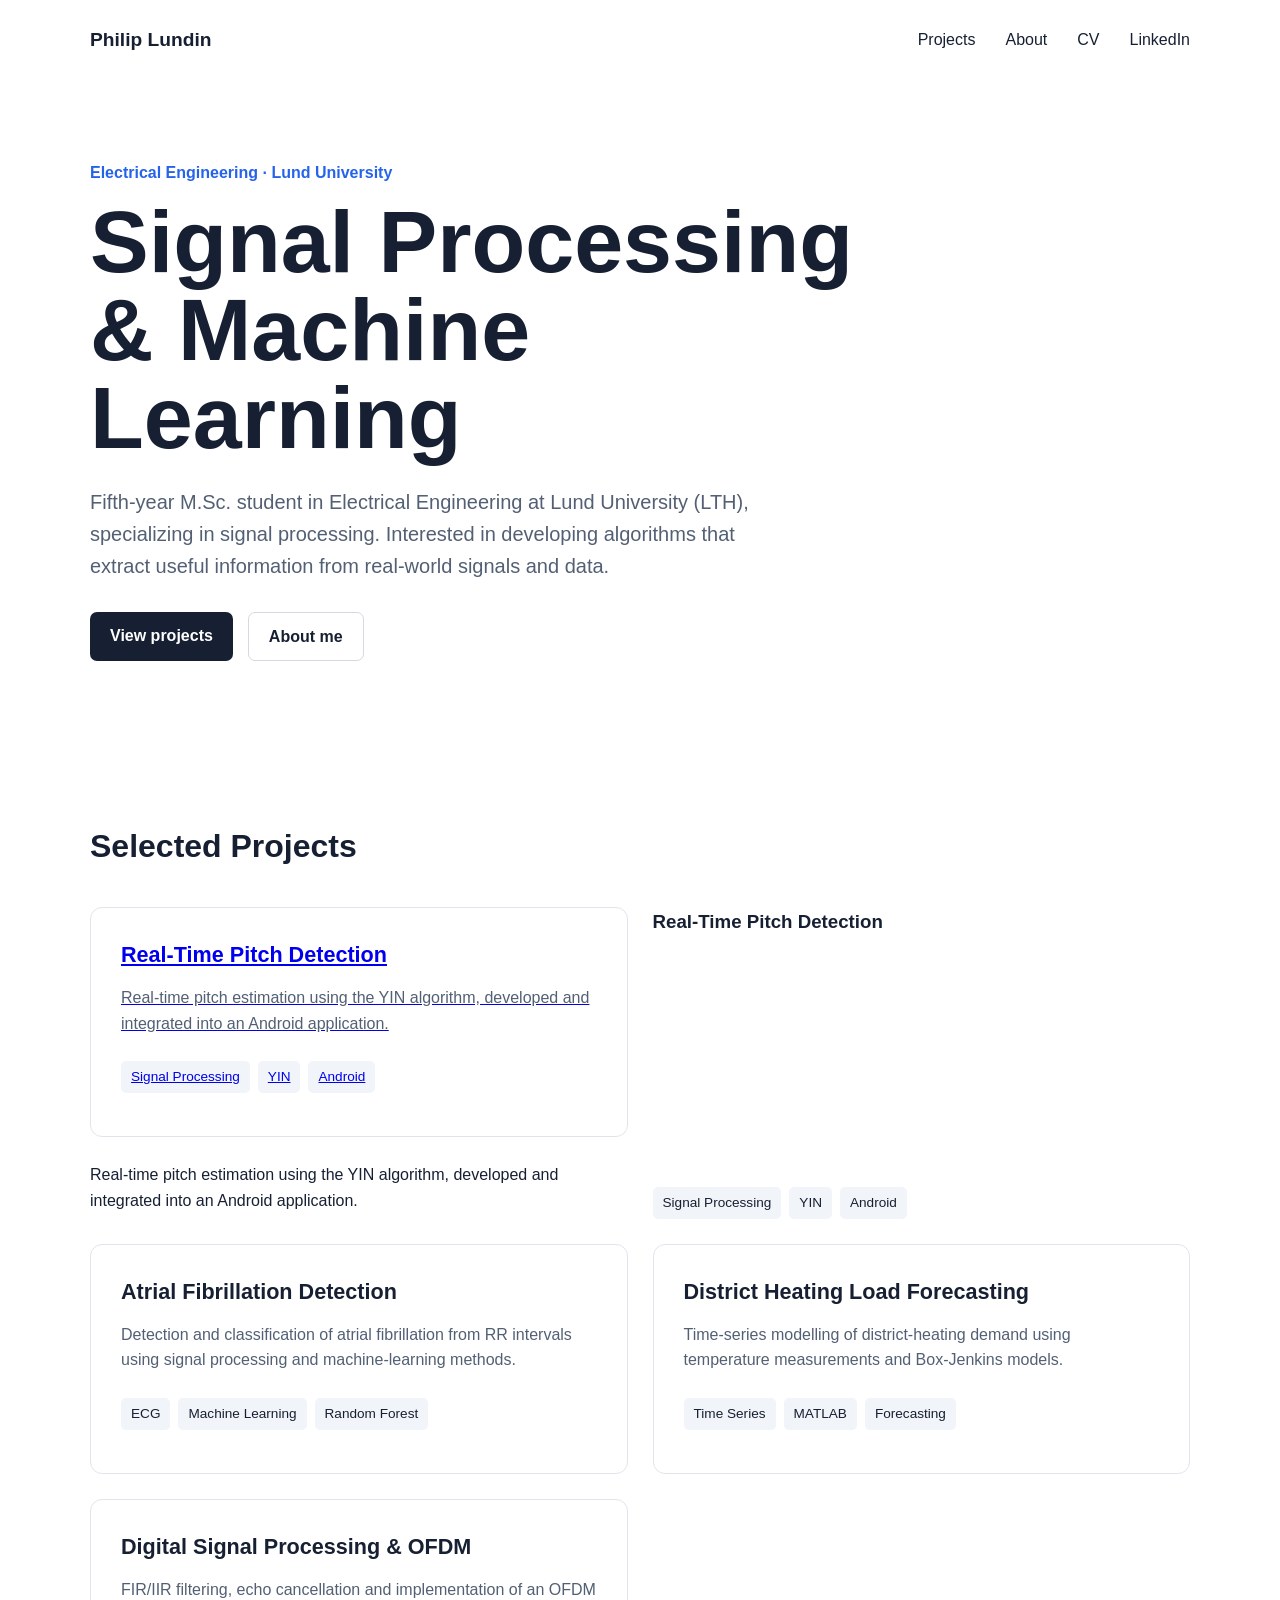
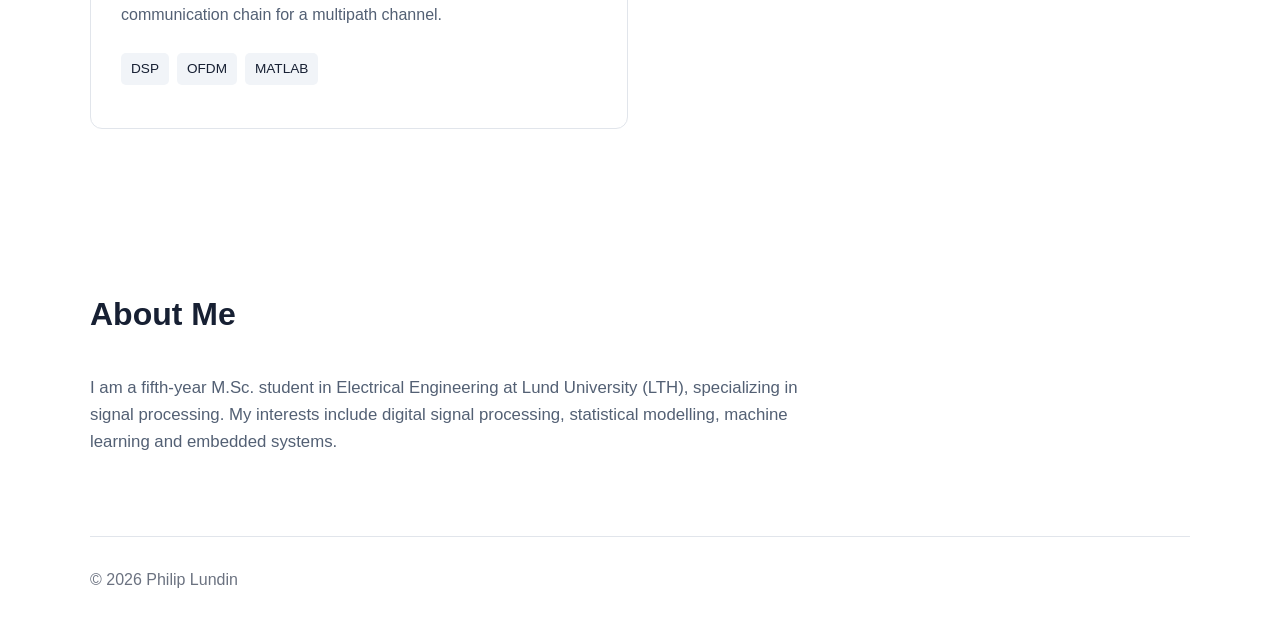
==== index.html @ e1875d4a "Update index.html" ====
<!DOCTYPE html>
<html lang="en">

<head>
    <meta charset="UTF-8">
    <meta name="viewport" content="width=device-width, initial-scale=1.0">

    <title>Philip Lundin | Signal Processing Engineer</title>

    <meta name="description"
          content="Philip Lundin - Electrical Engineering M.Sc. student specializing in signal processing, machine learning and embedded systems.">

    <link rel="stylesheet" href="style.css">
</head>

<body>

<div class="container">

    <nav>
        <div class="logo">Philip Lundin</div>

        <div class="nav-links">
            <a href="#projects">Projects</a>
            <a href="#about">About</a>
            <a href="Philip_Lundin_CV.pdf" target="_blank">CV</a>
            <a href="https://www.linkedin.com/in/philip-lundin-190a9a296/?lipi=urn%3Ali%3Apage%3Ad_flagship3_profile_view_base_contact_details%3BTCKzajCoT1W1cYegowCtUA%3D%3D" target="_blank">LinkedIn</a>
        </div>
    </nav>


    <main>

        <section class="hero">

            <p class="hero-label">
                Electrical Engineering · Lund University
            </p>

            <h1>
                Signal Processing & Machine Learning
            </h1>

            <p class="hero-description">
                Fifth-year M.Sc. student in Electrical Engineering at Lund
                University (LTH), specializing in signal processing.
                Interested in developing algorithms that extract useful
                information from real-world signals and data.
            </p>

            <div class="hero-links">
                <a href="#projects" class="button">
                    View projects
                </a>

                <a href="#about" class="button button-secondary">
                    About me
                </a>
            </div>

        </section>


        <section id="projects">

            <h2 class="section-title">Selected Projects</h2>

            <div class="project-grid">

                <a href="projects/pitch-detection.html" class="project-link">
    <article class="project-card">

        <h3>Real-Time Pitch Detection</h3>

        <p>
            Real-time pitch estimation using the YIN algorithm,
            developed and integrated into an Android application.
        </p>

        <div class="tags">
            <span class="tag">Signal Processing</span>
            <span class="tag">YIN</span>
            <span class="tag">Android</span>
        </div>

    </article>
</a>
                    <h3>Real-Time Pitch Detection</h3>

                    <p>
                        Real-time pitch estimation using the YIN algorithm,
                        developed and integrated into an Android application.
                    </p>

                    <div class="tags">
                        <span class="tag">Signal Processing</span>
                        <span class="tag">YIN</span>
                        <span class="tag">Android</span>
                    </div>
                </article>


                <article class="project-card">
                    <h3>Atrial Fibrillation Detection</h3>

                    <p>
                        Detection and classification of atrial fibrillation
                        from RR intervals using signal processing and
                        machine-learning methods.
                    </p>

                    <div class="tags">
                        <span class="tag">ECG</span>
                        <span class="tag">Machine Learning</span>
                        <span class="tag">Random Forest</span>
                    </div>
                </article>


                <article class="project-card">
                    <h3>District Heating Load Forecasting</h3>

                    <p>
                        Time-series modelling of district-heating demand using
                        temperature measurements and Box-Jenkins models.
                    </p>

                    <div class="tags">
                        <span class="tag">Time Series</span>
                        <span class="tag">MATLAB</span>
                        <span class="tag">Forecasting</span>
                    </div>
                </article>


                <article class="project-card">
                    <h3>Digital Signal Processing & OFDM</h3>

                    <p>
                        FIR/IIR filtering, echo cancellation and implementation
                        of an OFDM communication chain for a multipath channel.
                    </p>

                    <div class="tags">
                        <span class="tag">DSP</span>
                        <span class="tag">OFDM</span>
                        <span class="tag">MATLAB</span>
                    </div>
                </article>

            </div>

        </section>


        <section id="about">

            <h2 class="section-title">About Me</h2>

            <p class="about-text">
                I am a fifth-year M.Sc. student in Electrical Engineering at
                Lund University (LTH), specializing in signal processing.
                My interests include digital signal processing, statistical
                modelling, machine learning and embedded systems.
            </p>

        </section>

    </main>


    <footer>
        <p>© 2026 Philip Lundin</p>
    </footer>

</div>

</body>
</html>
---- style.css ----
* {
    margin: 0;
    padding: 0;
    box-sizing: border-box;
}

html {
    scroll-behavior: smooth;
}

body {
    font-family: Arial, Helvetica, sans-serif;
    background: #ffffff;
    color: #172033;
    line-height: 1.6;
}

.container {
    width: min(1100px, 90%);
    margin: 0 auto;
}

/* Navigation */

nav {
    height: 80px;
    display: flex;
    align-items: center;
    justify-content: space-between;
}

.logo {
    font-size: 1.2rem;
    font-weight: 700;
}

.nav-links {
    display: flex;
    gap: 30px;
}

.nav-links a {
    text-decoration: none;
    color: #172033;
    font-weight: 500;
}

.nav-links a:hover {
    color: #2563eb;
}

/* Hero */

.hero {
    min-height: 70vh;
    display: flex;
    flex-direction: column;
    justify-content: center;
    max-width: 800px;
}

.hero-label {
    color: #2563eb;
    font-weight: 600;
    margin-bottom: 12px;
}

.hero h1 {
    font-size: clamp(3rem, 7vw, 5.5rem);
    line-height: 1;
    margin-bottom: 24px;
}

.hero-description {
    font-size: 1.25rem;
    color: #536074;
    max-width: 700px;
}

.hero-links {
    display: flex;
    gap: 15px;
    margin-top: 30px;
}

.button {
    display: inline-block;
    padding: 11px 20px;
    border-radius: 7px;
    text-decoration: none;
    font-weight: 600;
    background: #172033;
    color: white;
}

.button-secondary {
    background: white;
    color: #172033;
    border: 1px solid #d5d9e0;
}

/* Sections */

section {
    padding: 80px 0;
}

.section-title {
    font-size: 2rem;
    margin-bottom: 35px;
}

/* Projects */

.project-grid {
    display: grid;
    grid-template-columns: repeat(2, 1fr);
    gap: 25px;
}

.project-card {
    border: 1px solid #e1e5eb;
    border-radius: 12px;
    padding: 30px;
    min-height: 230px;
    transition: transform 0.2s ease, box-shadow 0.2s ease;
}

.project-card:hover {
    transform: translateY(-4px);
    box-shadow: 0 10px 30px rgba(0, 0, 0, 0.08);
}

.project-card h3 {
    font-size: 1.35rem;
    margin-bottom: 12px;
}

.project-card p {
    color: #536074;
}

.tags {
    margin-top: 25px;
    display: flex;
    flex-wrap: wrap;
    gap: 8px;
}

.tag {
    background: #f1f4f8;
    padding: 5px 10px;
    border-radius: 5px;
    font-size: 0.85rem;
}

/* About */

.about-text {
    max-width: 750px;
    color: #536074;
    font-size: 1.05rem;
}

/* Footer */

footer {
    border-top: 1px solid #e1e5eb;
    padding: 30px 0;
    color: #6b7280;
}

/* Mobile */

@media (max-width: 700px) {
    .project-grid {
        grid-template-columns: 1fr;
    }

    .nav-links {
        gap: 15px;
    }

    .hero {
        min-height: 65vh;
    }
}
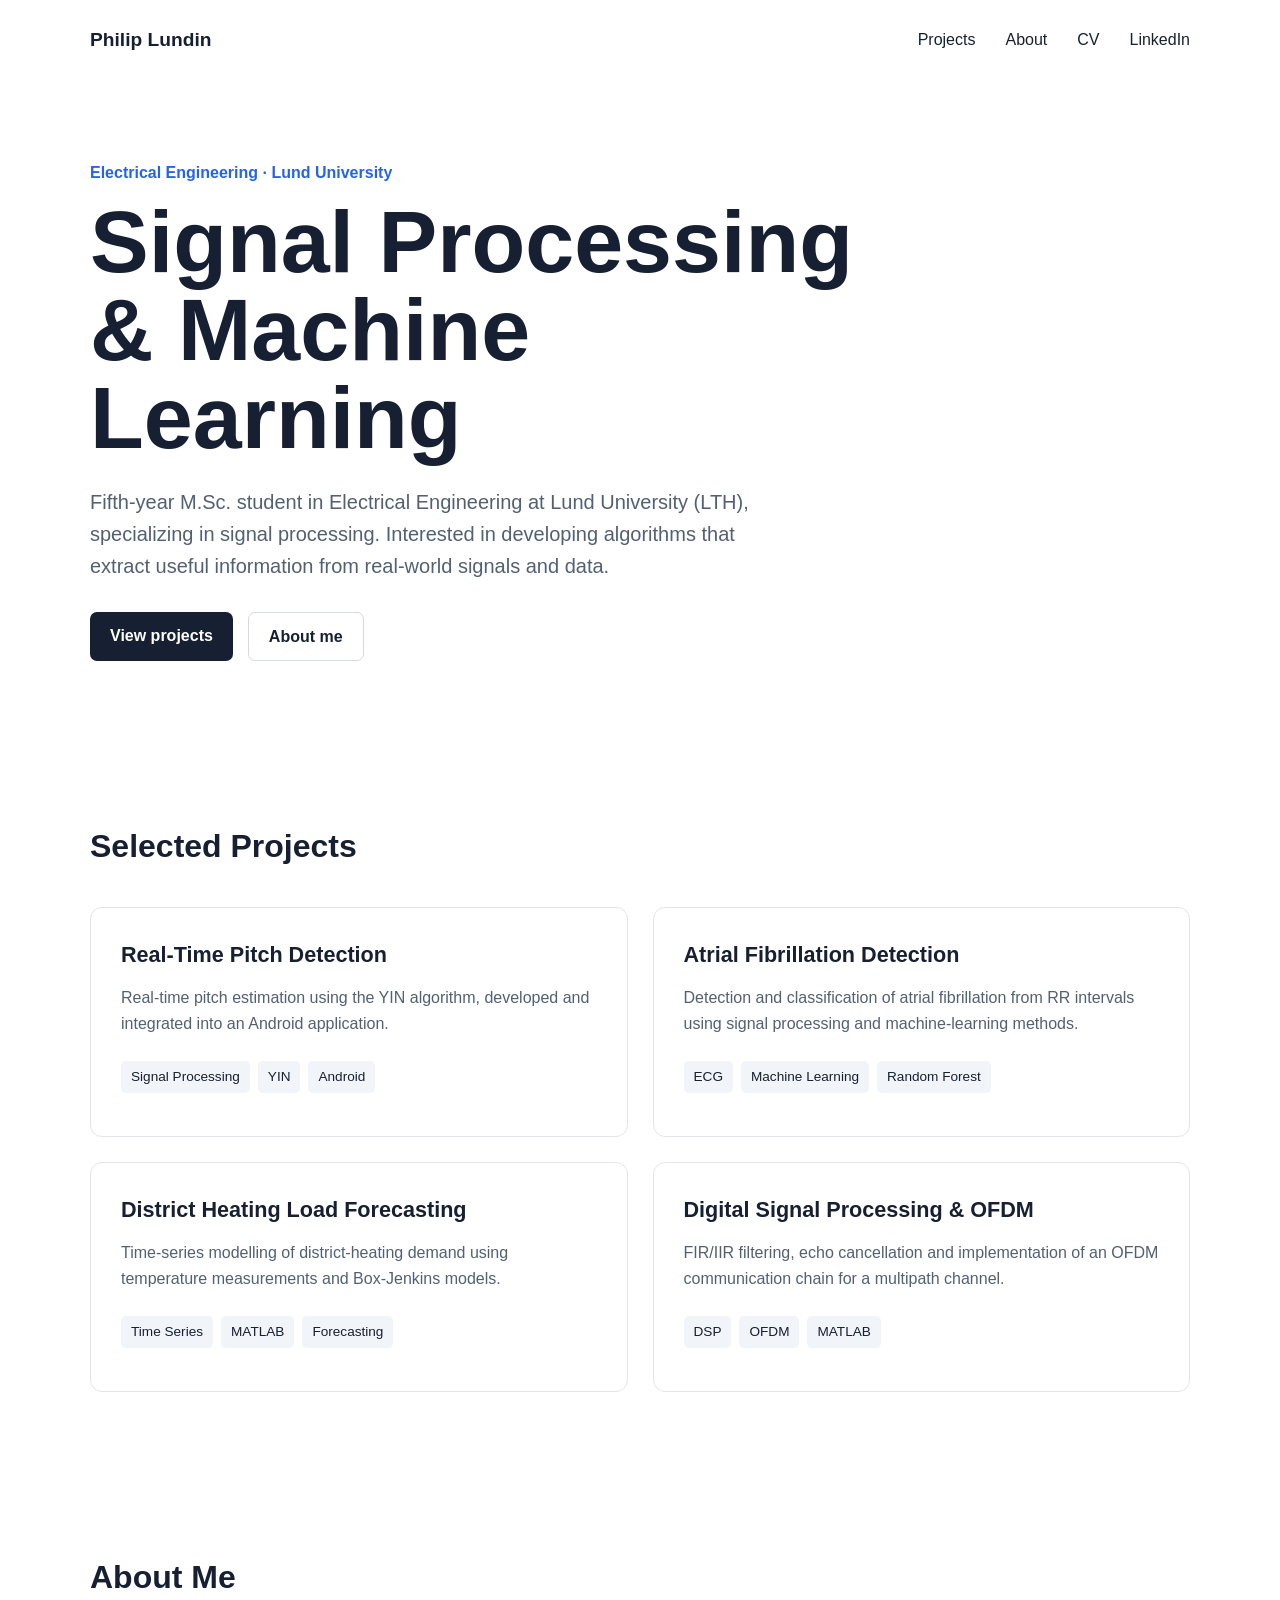
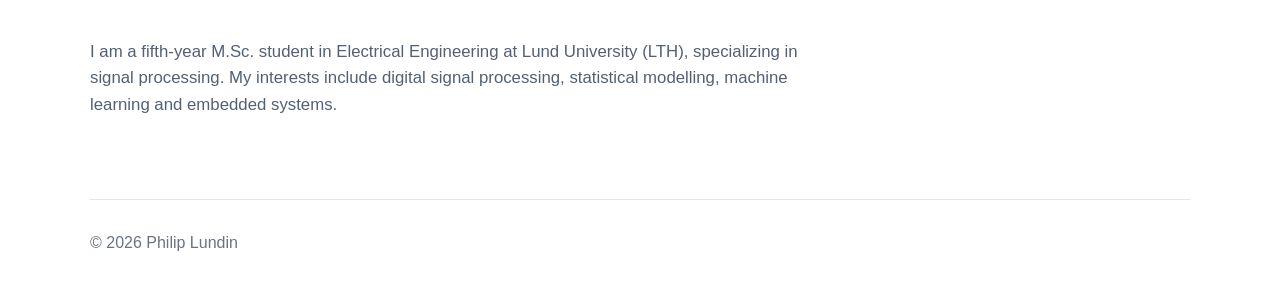
==== commit 614bf717: "Update index.html" ====
--- a/index.html
+++ b/index.html
@@ -17,6 +17,7 @@
 
 <div class="container">
 
+    <!-- Navigation -->
     <nav>
         <div class="logo">Philip Lundin</div>
 
@@ -24,13 +25,14 @@
             <a href="#projects">Projects</a>
             <a href="#about">About</a>
             <a href="Philip_Lundin_CV.pdf" target="_blank">CV</a>
-            <a href="https://www.linkedin.com/in/philip-lundin-190a9a296/?lipi=urn%3Ali%3Apage%3Ad_flagship3_profile_view_base_contact_details%3BTCKzajCoT1W1cYegowCtUA%3D%3D" target="_blank">LinkedIn</a>
+            <a href="https://www.linkedin.com/in/philip-lundin-190a9a296/" target="_blank">LinkedIn</a>
         </div>
     </nav>
 
 
     <main>
 
+        <!-- Hero Section -->
         <section class="hero">
 
             <p class="hero-label">
@@ -49,6 +51,7 @@
             </p>
 
             <div class="hero-links">
+
                 <a href="#projects" class="button">
                     View projects
                 </a>
@@ -56,51 +59,45 @@
                 <a href="#about" class="button button-secondary">
                     About me
                 </a>
+
             </div>
 
         </section>
 
 
+        <!-- Projects Section -->
         <section id="projects">
 
             <h2 class="section-title">Selected Projects</h2>
 
             <div class="project-grid">
 
+                <!-- Pitch Detection -->
                 <a href="projects/pitch-detection.html" class="project-link">
-    <article class="project-card">
 
-        <h3>Real-Time Pitch Detection</h3>
+                    <article class="project-card">
 
-        <p>
-            Real-time pitch estimation using the YIN algorithm,
-            developed and integrated into an Android application.
-        </p>
+                        <h3>Real-Time Pitch Detection</h3>
 
-        <div class="tags">
-            <span class="tag">Signal Processing</span>
-            <span class="tag">YIN</span>
-            <span class="tag">Android</span>
-        </div>
+                        <p>
+                            Real-time pitch estimation using the YIN algorithm,
+                            developed and integrated into an Android application.
+                        </p>
 
-    </article>
-</a>
-                    <h3>Real-Time Pitch Detection</h3>
+                        <div class="tags">
+                            <span class="tag">Signal Processing</span>
+                            <span class="tag">YIN</span>
+                            <span class="tag">Android</span>
+                        </div>
 
-                    <p>
-                        Real-time pitch estimation using the YIN algorithm,
-                        developed and integrated into an Android application.
-                    </p>
+                    </article>
 
-                    <div class="tags">
-                        <span class="tag">Signal Processing</span>
-                        <span class="tag">YIN</span>
-                        <span class="tag">Android</span>
-                    </div>
-                </article>
+                </a>
 
 
+                <!-- Atrial Fibrillation -->
                 <article class="project-card">
+
                     <h3>Atrial Fibrillation Detection</h3>
 
                     <p>
@@ -114,10 +111,13 @@
                         <span class="tag">Machine Learning</span>
                         <span class="tag">Random Forest</span>
                     </div>
+
                 </article>
 
 
+                <!-- District Heating -->
                 <article class="project-card">
+
                     <h3>District Heating Load Forecasting</h3>
 
                     <p>
@@ -130,10 +130,13 @@
                         <span class="tag">MATLAB</span>
                         <span class="tag">Forecasting</span>
                     </div>
+
                 </article>
 
 
+                <!-- DSP & OFDM -->
                 <article class="project-card">
+
                     <h3>Digital Signal Processing & OFDM</h3>
 
                     <p>
@@ -146,6 +149,7 @@
                         <span class="tag">OFDM</span>
                         <span class="tag">MATLAB</span>
                     </div>
+
                 </article>
 
             </div>
@@ -153,6 +157,7 @@
         </section>
 
 
+        <!-- About Section -->
         <section id="about">
 
             <h2 class="section-title">About Me</h2>
@@ -169,6 +174,7 @@
     </main>
 
 
+    <!-- Footer -->
     <footer>
         <p>© 2026 Philip Lundin</p>
     </footer>
@@ -176,4 +182,5 @@
 </div>
 
 </body>
+
 </html>
--- a/style.css
+++ b/style.css
@@ -185,3 +185,8 @@
         min-height: 65vh;
     }
 }
+.project-link {
+    text-decoration: none;
+    color: inherit;
+    display: block;
+}
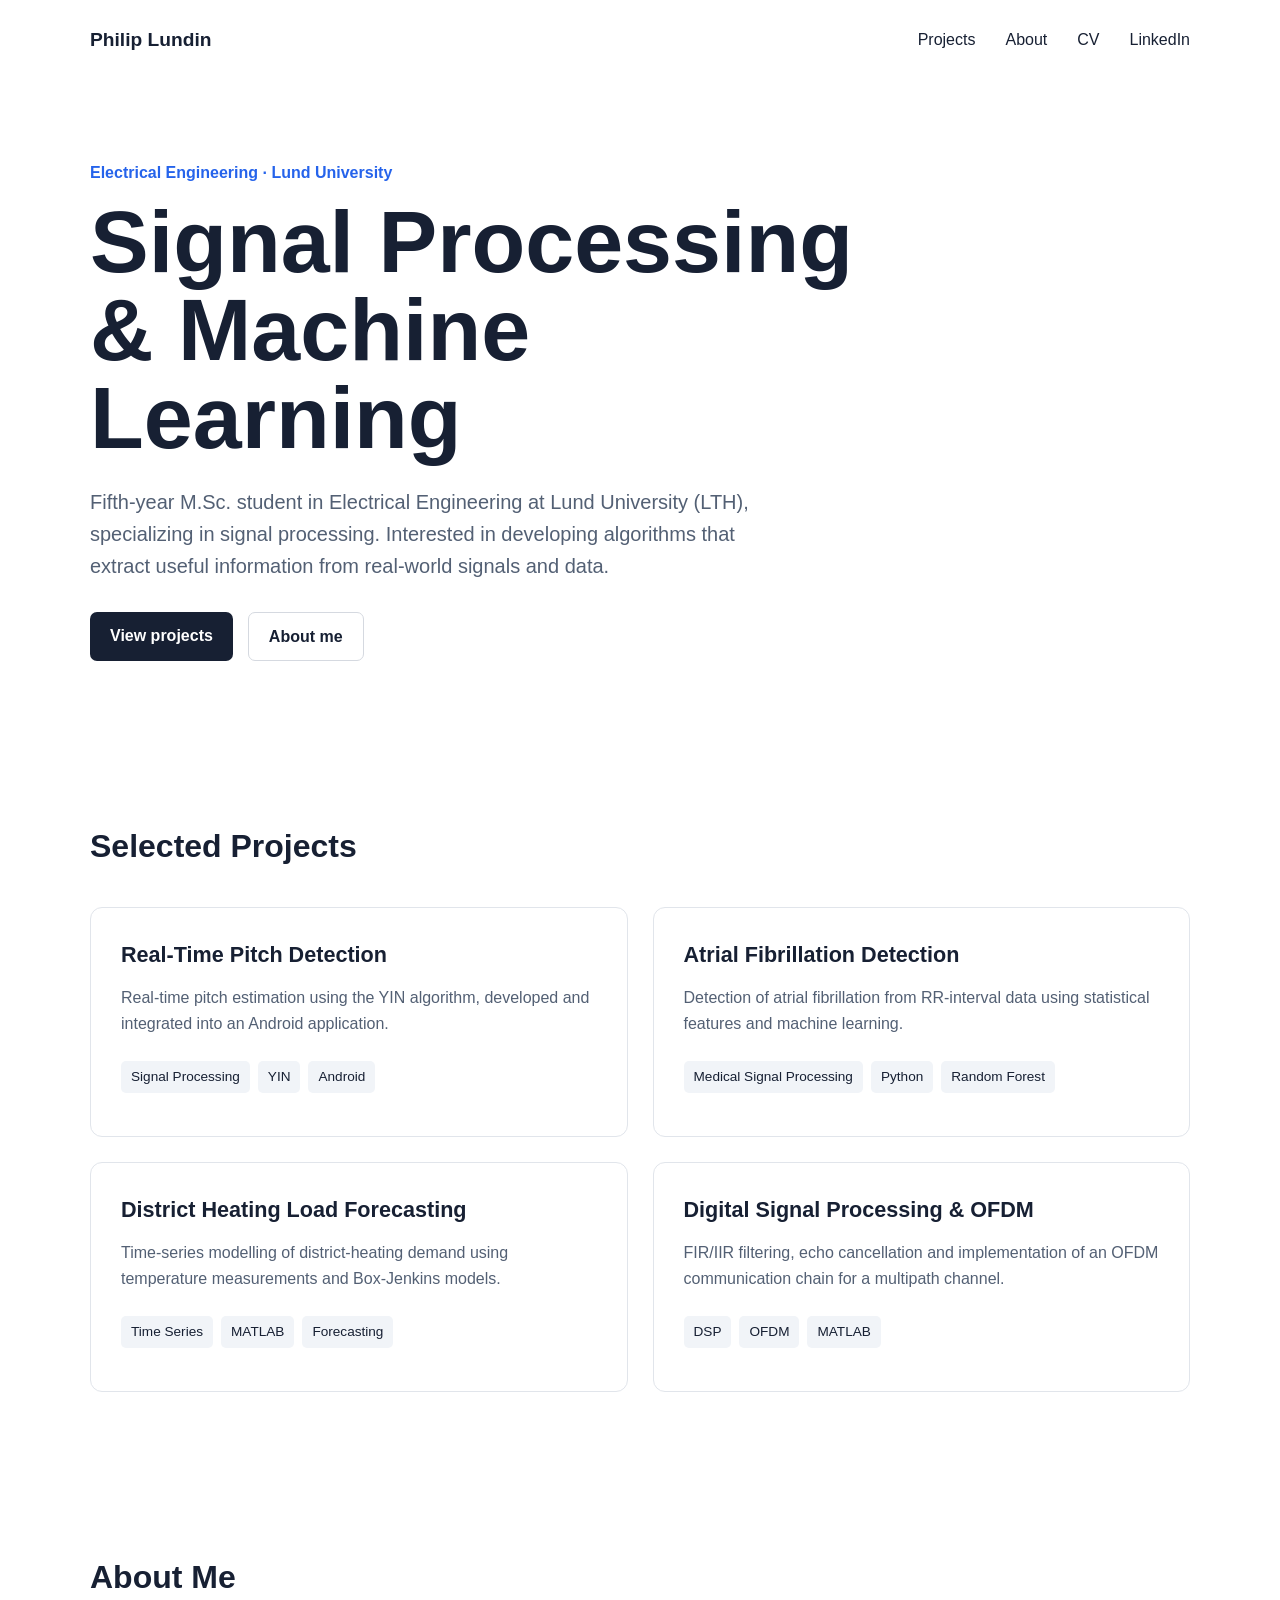
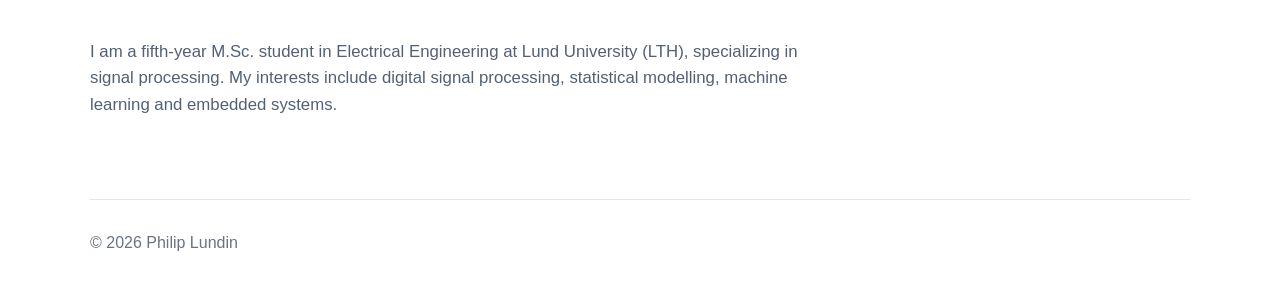
==== commit ec43061a: "Update index.html" ====
--- a/index.html
+++ b/index.html
@@ -96,24 +96,23 @@
 
 
                 <!-- Atrial Fibrillation -->
-                <article class="project-card">
+                <a href="projects/af-detection.html" class="project-link">
 
-                    <h3>Atrial Fibrillation Detection</h3>
+    <article class="project-card">
+        <h3>Atrial Fibrillation Detection</h3>
+        <p>
+            Detection of atrial fibrillation from RR-interval data using
+            statistical features and machine learning.
+        </p>
 
-                    <p>
-                        Detection and classification of atrial fibrillation
-                        from RR intervals using signal processing and
-                        machine-learning methods.
-                    </p>
+        <div class="tags">
+            <span class="tag">Medical Signal Processing</span>
+            <span class="tag">Python</span>
+            <span class="tag">Random Forest</span>
+        </div>
+    </article>
 
-                    <div class="tags">
-                        <span class="tag">ECG</span>
-                        <span class="tag">Machine Learning</span>
-                        <span class="tag">Random Forest</span>
-                    </div>
-
-                </article>
-
+</a>
 
                 <!-- District Heating -->
                 <article class="project-card">
--- a/style.css
+++ b/style.css
@@ -190,3 +190,407 @@
     color: inherit;
     display: block;
 }
+/* =========================
+   PROJECT PAGES
+   ========================= */
+
+.logo a {
+    text-decoration: none;
+    color: inherit;
+}
+
+.project-page {
+    max-width: 900px;
+    margin: 0 auto;
+}
+
+.back-link {
+    display: inline-block;
+    margin-top: 60px;
+    color: #536074;
+    text-decoration: none;
+    font-weight: 500;
+}
+
+.back-link:hover {
+    color: #2563eb;
+}
+
+
+/* Project Hero */
+
+.project-hero {
+    padding: 80px 0 100px;
+}
+
+.project-hero h1 {
+    font-size: clamp(3rem, 7vw, 5rem);
+    line-height: 1.05;
+    margin: 12px 0 25px;
+}
+
+.project-lead {
+    font-size: 1.3rem;
+    color: #536074;
+    max-width: 750px;
+}
+
+.project-tags {
+    margin-top: 30px;
+}
+
+
+/* Main project sections */
+
+.project-section {
+    padding: 75px 0;
+    border-top: 1px solid #e1e5eb;
+}
+
+.project-section h2 {
+    font-size: 2rem;
+    margin-bottom: 25px;
+}
+
+.project-section > p {
+    max-width: 760px;
+    color: #536074;
+    font-size: 1.05rem;
+    margin-bottom: 18px;
+}
+
+.section-number {
+    color: #2563eb !important;
+    font-weight: 700;
+    font-size: 0.9rem !important;
+    margin-bottom: 8px !important;
+}
+
+.subheading {
+    font-size: 1.25rem;
+    margin-top: 45px;
+    margin-bottom: 15px;
+}
+
+
+/* Overview facts */
+
+.project-facts {
+    display: grid;
+    grid-template-columns: repeat(4, 1fr);
+    gap: 20px;
+    margin-top: 45px;
+}
+
+.project-facts > div {
+    border-top: 2px solid #172033;
+    padding-top: 12px;
+}
+
+.fact-label {
+    display: block;
+    color: #6b7280;
+    font-size: 0.8rem;
+    margin-bottom: 5px;
+}
+
+
+/* Highlight */
+
+.highlight-box {
+    margin-top: 40px;
+    background: #f6f8fb;
+    border-left: 4px solid #2563eb;
+    padding: 25px 30px;
+}
+
+.highlight-box span {
+    display: block;
+    color: #2563eb;
+    font-size: 0.85rem;
+    font-weight: 700;
+    text-transform: uppercase;
+    margin-bottom: 7px;
+}
+
+
+/* Method */
+
+.method-grid {
+    display: grid;
+    grid-template-columns: repeat(3, 1fr);
+    gap: 20px;
+    margin: 40px 0;
+}
+
+.method-card {
+    border: 1px solid #e1e5eb;
+    border-radius: 10px;
+    padding: 25px;
+}
+
+.method-card > span {
+    color: #2563eb;
+    font-weight: 700;
+}
+
+.method-card h3 {
+    margin: 10px 0;
+}
+
+.method-card p {
+    color: #536074;
+    font-size: 0.95rem;
+}
+
+
+/* Equation */
+
+.equation {
+    margin: 30px 0;
+    padding: 22px;
+    background: #172033;
+    color: white;
+    border-radius: 8px;
+    font-family: "Courier New", monospace;
+    text-align: center;
+    font-size: 1.05rem;
+}
+
+
+/* Parameters */
+
+.parameter-grid {
+    display: grid;
+    grid-template-columns: repeat(4, 1fr);
+    gap: 15px;
+    margin: 40px 0;
+}
+
+.parameter {
+    background: #f6f8fb;
+    border-radius: 8px;
+    padding: 25px 15px;
+    text-align: center;
+}
+
+.parameter strong {
+    display: block;
+    font-size: 1.5rem;
+    margin-bottom: 5px;
+}
+
+.parameter span {
+    color: #6b7280;
+    font-size: 0.85rem;
+}
+
+
+/* Code */
+
+.code-block {
+    margin: 40px 0;
+    background: #111827;
+    border-radius: 10px;
+    overflow-x: auto;
+}
+
+.code-block pre {
+    padding: 25px;
+    margin: 0;
+}
+
+.code-block code {
+    color: #f3f4f6;
+    font-family: "Courier New", monospace;
+    font-size: 0.9rem;
+    line-height: 1.7;
+}
+
+
+/* Results table */
+
+.results-table-wrapper {
+    overflow-x: auto;
+    margin: 30px 0;
+}
+
+.results-table {
+    width: 100%;
+    border-collapse: collapse;
+}
+
+.results-table th,
+.results-table td {
+    text-align: left;
+    padding: 14px;
+    border-bottom: 1px solid #e1e5eb;
+}
+
+.results-table th {
+    background: #f6f8fb;
+}
+
+
+/* Bottom navigation */
+
+.project-bottom-nav {
+    padding: 50px 0 80px;
+    border-top: 1px solid #e1e5eb;
+}
+
+.project-bottom-nav a {
+    text-decoration: none;
+    color: #172033;
+    font-weight: 600;
+}
+
+.project-bottom-nav a:hover {
+    color: #2563eb;
+}
+
+
+/* Mobile project pages */
+
+@media (max-width: 700px) {
+
+    .project-facts,
+    .parameter-grid {
+        grid-template-columns: repeat(2, 1fr);
+    }
+
+    .method-grid {
+        grid-template-columns: 1fr;
+    }
+
+    .project-hero {
+        padding: 60px 0 70px;
+    }
+}
+/* Project images */
+
+.project-hero-image {
+    margin: 45px 0 0;
+}
+
+.project-hero-image img {
+    display: block;
+    width: 100%;
+    max-height: 650px;
+    object-fit: contain;
+    background: #f6f8fb;
+    border: 1px solid #e1e5eb;
+    border-radius: 12px;
+    padding: 20px;
+}
+
+.project-figure {
+    margin: 40px 0;
+}
+
+.project-figure img {
+    display: block;
+    width: 100%;
+    max-height: 600px;
+    object-fit: contain;
+    background: #f6f8fb;
+    border: 1px solid #e1e5eb;
+    border-radius: 10px;
+    padding: 20px;
+}
+
+.project-figure figcaption {
+    margin-top: 12px;
+    color: #6b7280;
+    font-size: 0.9rem;
+    line-height: 1.5;
+}
+
+.gameplay-figure img {
+    max-height: 700px;
+}
+/* AF Detection Project */
+
+.af-pipeline {
+    display: flex;
+    align-items: stretch;
+    gap: 12px;
+    margin: 45px 0;
+}
+
+.pipeline-step {
+    flex: 1;
+    background: #f6f8fb;
+    border: 1px solid #e1e5eb;
+    border-radius: 10px;
+    padding: 22px;
+}
+
+.pipeline-step > span {
+    display: block;
+    color: #2563eb;
+    font-size: 0.8rem;
+    font-weight: 700;
+    margin-bottom: 12px;
+}
+
+.pipeline-step strong {
+    display: block;
+    margin-bottom: 8px;
+}
+
+.pipeline-step p {
+    color: #6b7280;
+    font-size: 0.9rem;
+    line-height: 1.5;
+}
+
+.pipeline-arrow {
+    display: flex;
+    align-items: center;
+    justify-content: center;
+    color: #9ca3af;
+    font-size: 1.4rem;
+}
+
+.af-result-highlight {
+    display: grid;
+    grid-template-columns: repeat(4, 1fr);
+    gap: 15px;
+    margin: 35px 0;
+}
+
+.af-result-highlight > div {
+    background: #f6f8fb;
+    border-radius: 10px;
+    padding: 25px 15px;
+    text-align: center;
+}
+
+.af-result-highlight strong {
+    display: block;
+    font-size: 1.8rem;
+    margin-bottom: 6px;
+    color: #172033;
+}
+
+.af-result-highlight span {
+    color: #6b7280;
+    font-size: 0.85rem;
+}
+
+@media (max-width: 800px) {
+
+    .af-pipeline {
+        flex-direction: column;
+    }
+
+    .pipeline-arrow {
+        transform: rotate(90deg);
+        padding: 2px;
+    }
+
+    .af-result-highlight {
+        grid-template-columns: repeat(2, 1fr);
+    }
+}
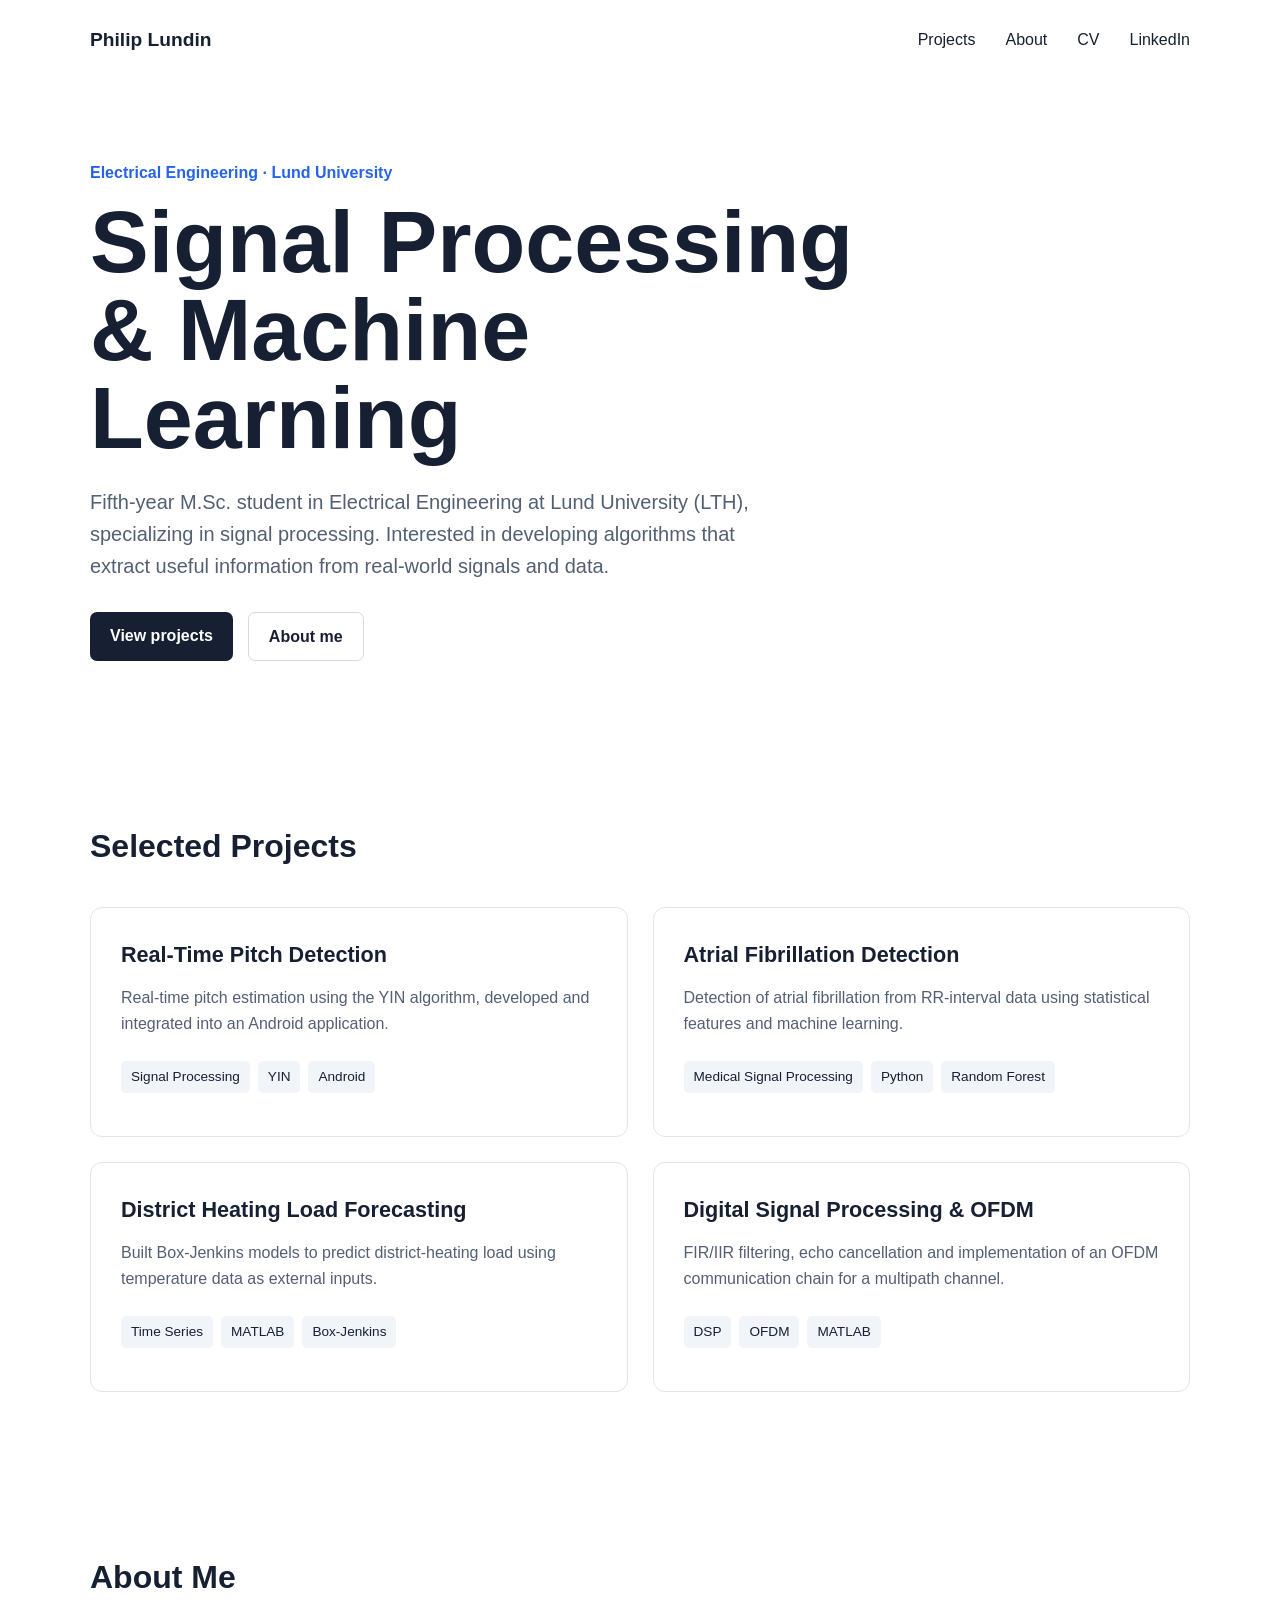
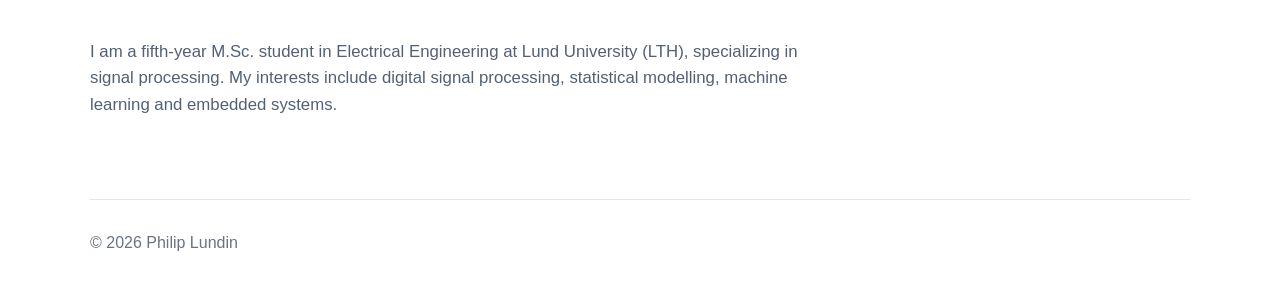
==== commit 8d9b2f92: "Update index.html" ====
--- a/index.html
+++ b/index.html
@@ -115,22 +115,26 @@
 </a>
 
                 <!-- District Heating -->
-                <article class="project-card">
+                <a href="projects/district-heating.html" class="project-link">
 
-                    <h3>District Heating Load Forecasting</h3>
+    <article class="project-card">
 
-                    <p>
-                        Time-series modelling of district-heating demand using
-                        temperature measurements and Box-Jenkins models.
-                    </p>
+        <h3>District Heating Load Forecasting</h3>
 
-                    <div class="tags">
-                        <span class="tag">Time Series</span>
-                        <span class="tag">MATLAB</span>
-                        <span class="tag">Forecasting</span>
-                    </div>
+        <p>
+            Built Box-Jenkins models to predict district-heating load using
+            temperature data as external inputs.
+        </p>
 
-                </article>
+        <div class="tags">
+            <span class="tag">Time Series</span>
+            <span class="tag">MATLAB</span>
+            <span class="tag">Box-Jenkins</span>
+        </div>
+
+    </article>
+
+</a>
 
 
                 <!-- DSP & OFDM -->
--- a/style.css
+++ b/style.css
@@ -594,3 +594,118 @@
         grid-template-columns: repeat(2, 1fr);
     }
 }
+/* District Heating Project */
+
+.data-split-grid {
+    display: grid;
+    grid-template-columns: repeat(4, 1fr);
+    gap: 15px;
+    margin: 40px 0;
+}
+
+.data-split-card {
+    background: #f6f8fb;
+    border: 1px solid #e1e5eb;
+    border-radius: 10px;
+    padding: 22px;
+}
+
+.data-split-card > span {
+    display: block;
+    color: #2563eb;
+    font-size: 0.8rem;
+    font-weight: 700;
+    text-transform: uppercase;
+    margin-bottom: 8px;
+}
+
+.data-split-card strong {
+    display: block;
+    font-size: 1.25rem;
+    margin-bottom: 10px;
+}
+
+.data-split-card p {
+    color: #6b7280;
+    font-size: 0.9rem;
+    line-height: 1.5;
+}
+
+.timeseries-pipeline {
+    display: flex;
+    align-items: stretch;
+    gap: 12px;
+    margin: 45px 0;
+}
+
+.model-comparison-grid {
+    display: grid;
+    grid-template-columns: 1fr auto 1fr;
+    gap: 25px;
+    align-items: center;
+    margin: 40px 0;
+}
+
+.model-comparison-card {
+    background: #f6f8fb;
+    border: 1px solid #e1e5eb;
+    border-radius: 10px;
+    padding: 30px;
+}
+
+.model-comparison-card > span {
+    color: #2563eb;
+    font-size: 0.8rem;
+    font-weight: 700;
+    text-transform: uppercase;
+}
+
+.model-comparison-card h3 {
+    margin: 8px 0 10px;
+}
+
+.model-comparison-card p {
+    color: #6b7280;
+}
+
+.comparison-versus {
+    color: #9ca3af;
+    font-size: 0.8rem;
+    font-weight: 700;
+}
+
+.table-note {
+    color: #6b7280 !important;
+    font-size: 0.85rem !important;
+    margin-top: 10px;
+}
+
+@media (max-width: 800px) {
+
+    .data-split-grid {
+        grid-template-columns: repeat(2, 1fr);
+    }
+
+    .timeseries-pipeline {
+        flex-direction: column;
+    }
+
+    .timeseries-pipeline .pipeline-arrow {
+        transform: rotate(90deg);
+    }
+
+    .model-comparison-grid {
+        grid-template-columns: 1fr;
+    }
+
+    .comparison-versus {
+        text-align: center;
+    }
+}
+
+@media (max-width: 500px) {
+
+    .data-split-grid {
+        grid-template-columns: 1fr;
+    }
+}
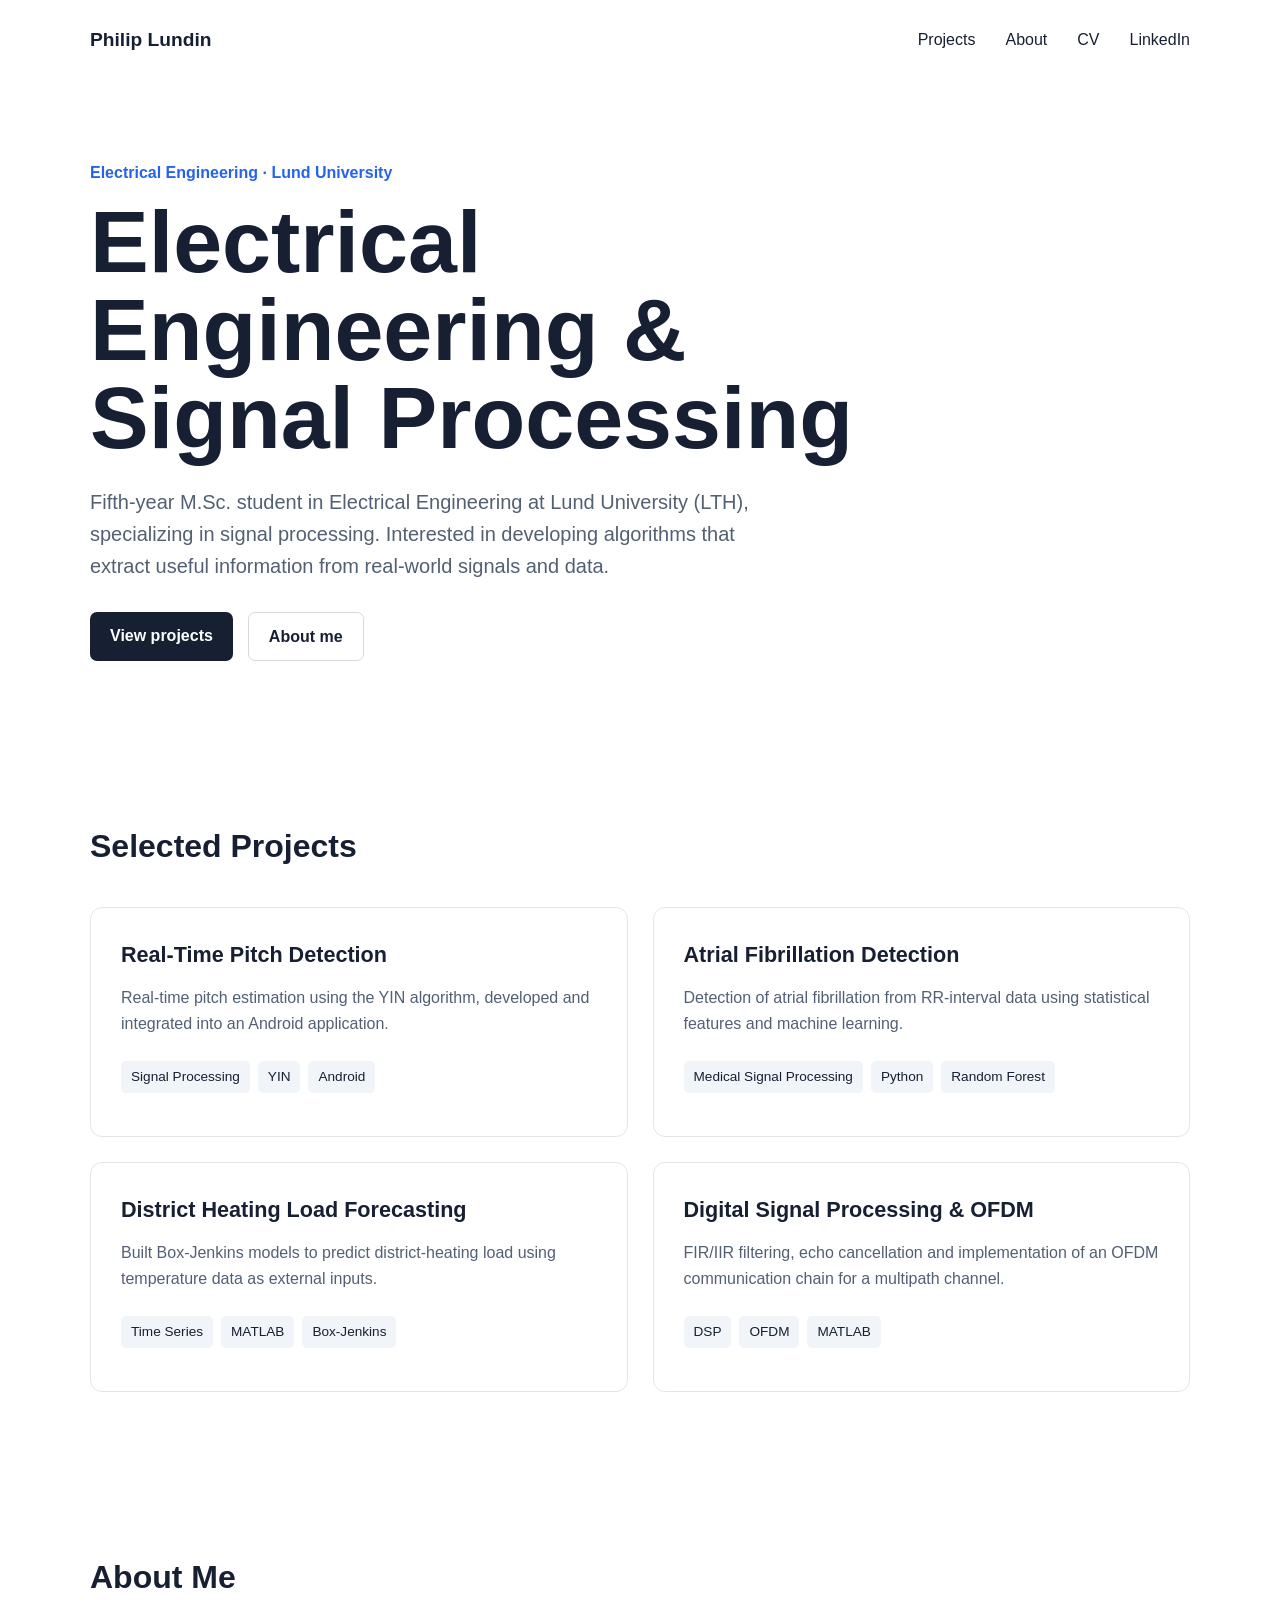
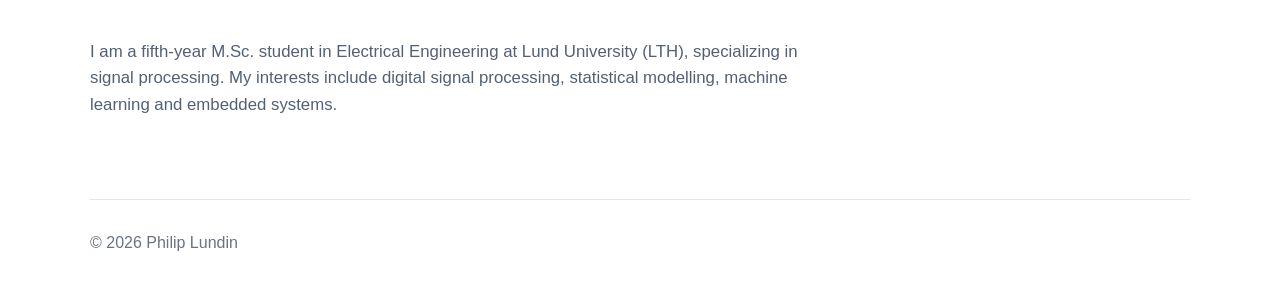
==== commit 66730f99: "Update index.html" ====
--- a/index.html
+++ b/index.html
@@ -40,7 +40,7 @@
             </p>
 
             <h1>
-                Signal Processing & Machine Learning
+                Electrical Engineering & Signal Processing
             </h1>
 
             <p class="hero-description">
@@ -138,6 +138,8 @@
 
 
                 <!-- DSP & OFDM -->
+            <a href="projects/dsp-ofdm.html" class="project-link">
+
                 <article class="project-card">
 
                     <h3>Digital Signal Processing & OFDM</h3>
@@ -154,7 +156,7 @@
                     </div>
 
                 </article>
-
+</a>
             </div>
 
         </section>
--- a/style.css
+++ b/style.css
@@ -709,3 +709,29 @@
         grid-template-columns: 1fr;
     }
 }
+/* DSP & OFDM Project */
+
+.dsp-flow,
+.ofdm-pipeline {
+    display: flex;
+    align-items: stretch;
+    gap: 12px;
+    margin: 45px 0;
+}
+
+.ofdm-pipeline .pipeline-step {
+    padding: 20px 16px;
+}
+
+@media (max-width: 900px) {
+
+    .dsp-flow,
+    .ofdm-pipeline {
+        flex-direction: column;
+    }
+
+    .dsp-flow .pipeline-arrow,
+    .ofdm-pipeline .pipeline-arrow {
+        transform: rotate(90deg);
+    }
+}
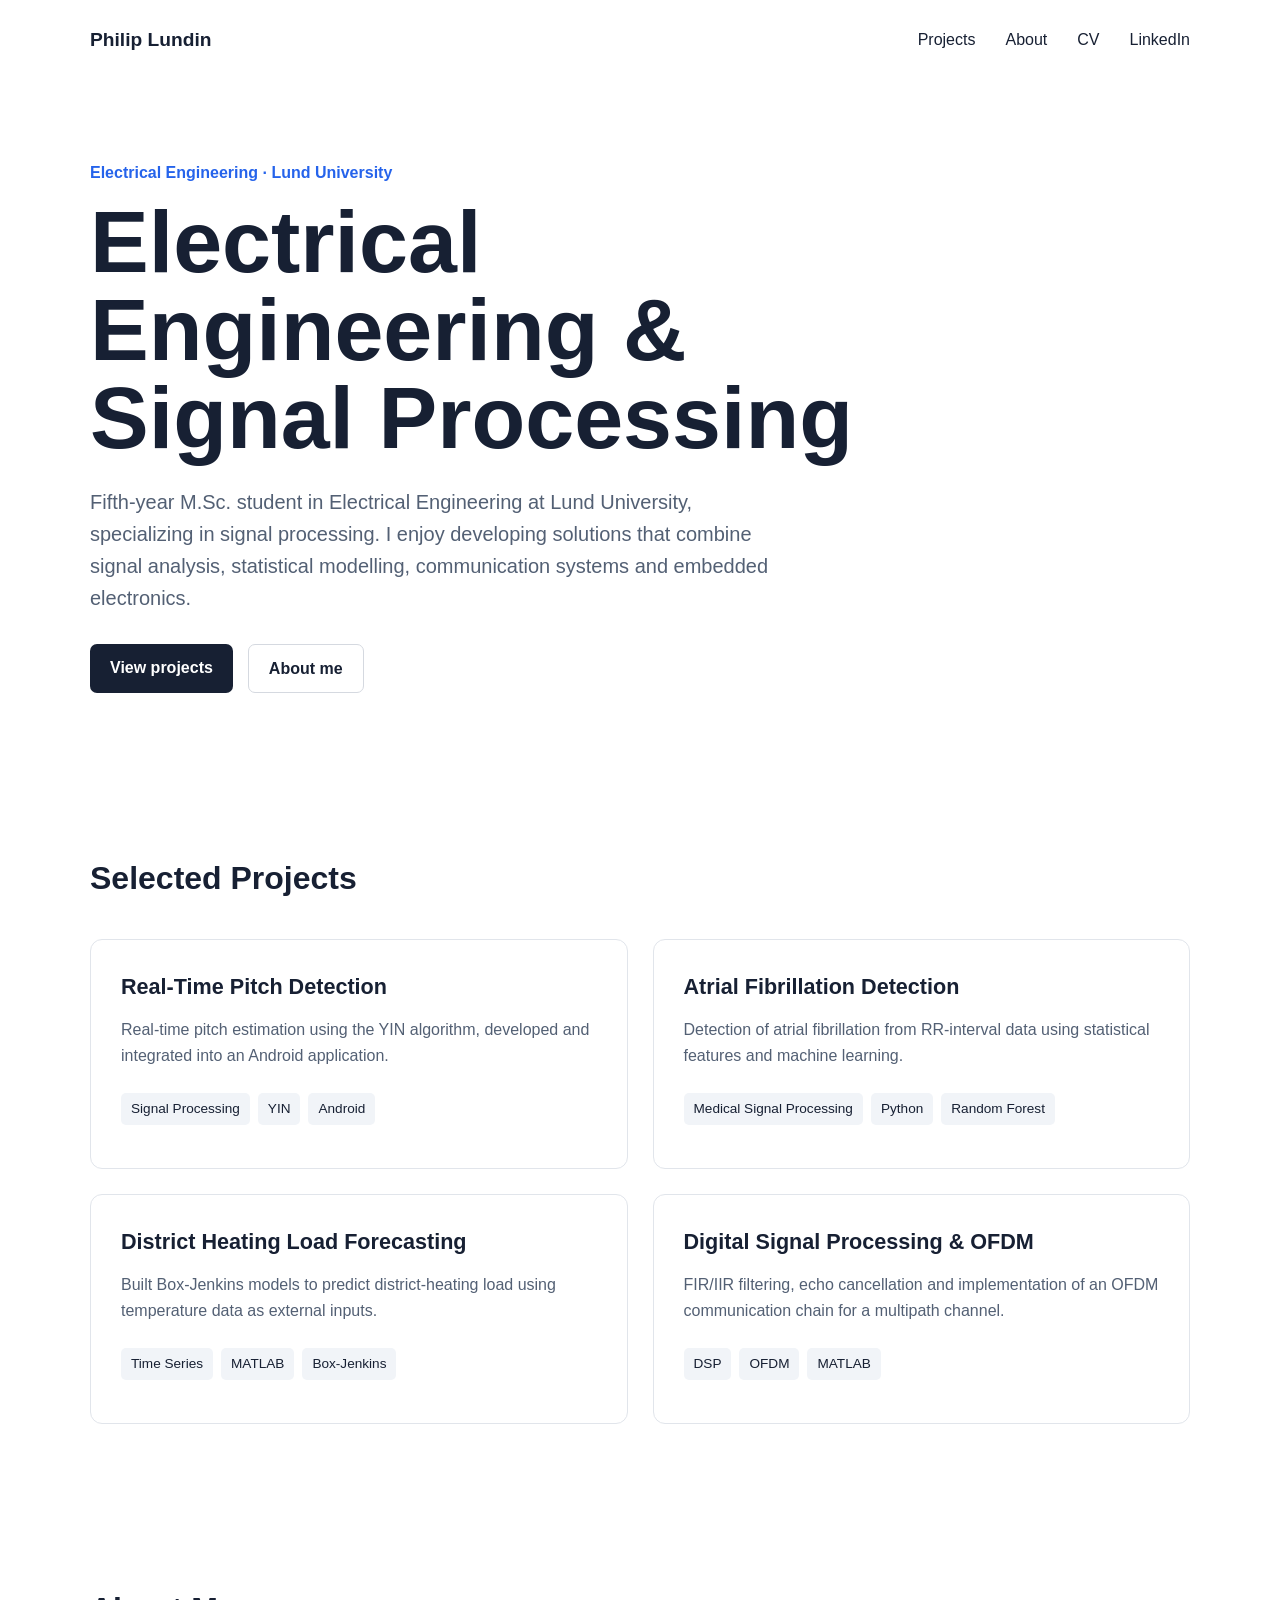
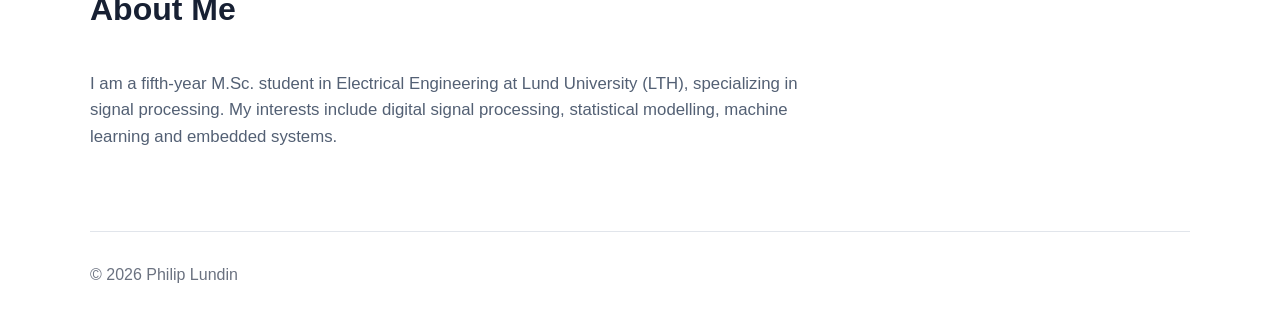
==== commit 89bed18e: "Update index.html" ====
--- a/index.html
+++ b/index.html
@@ -44,10 +44,11 @@
             </h1>
 
             <p class="hero-description">
-                Fifth-year M.Sc. student in Electrical Engineering at Lund
-                University (LTH), specializing in signal processing.
-                Interested in developing algorithms that extract useful
-                information from real-world signals and data.
+               
+    Fifth-year M.Sc. student in Electrical Engineering at Lund University,
+    specializing in signal processing. I enjoy developing solutions that combine
+    signal analysis, statistical modelling, communication systems and embedded electronics.
+
             </p>
 
             <div class="hero-links">
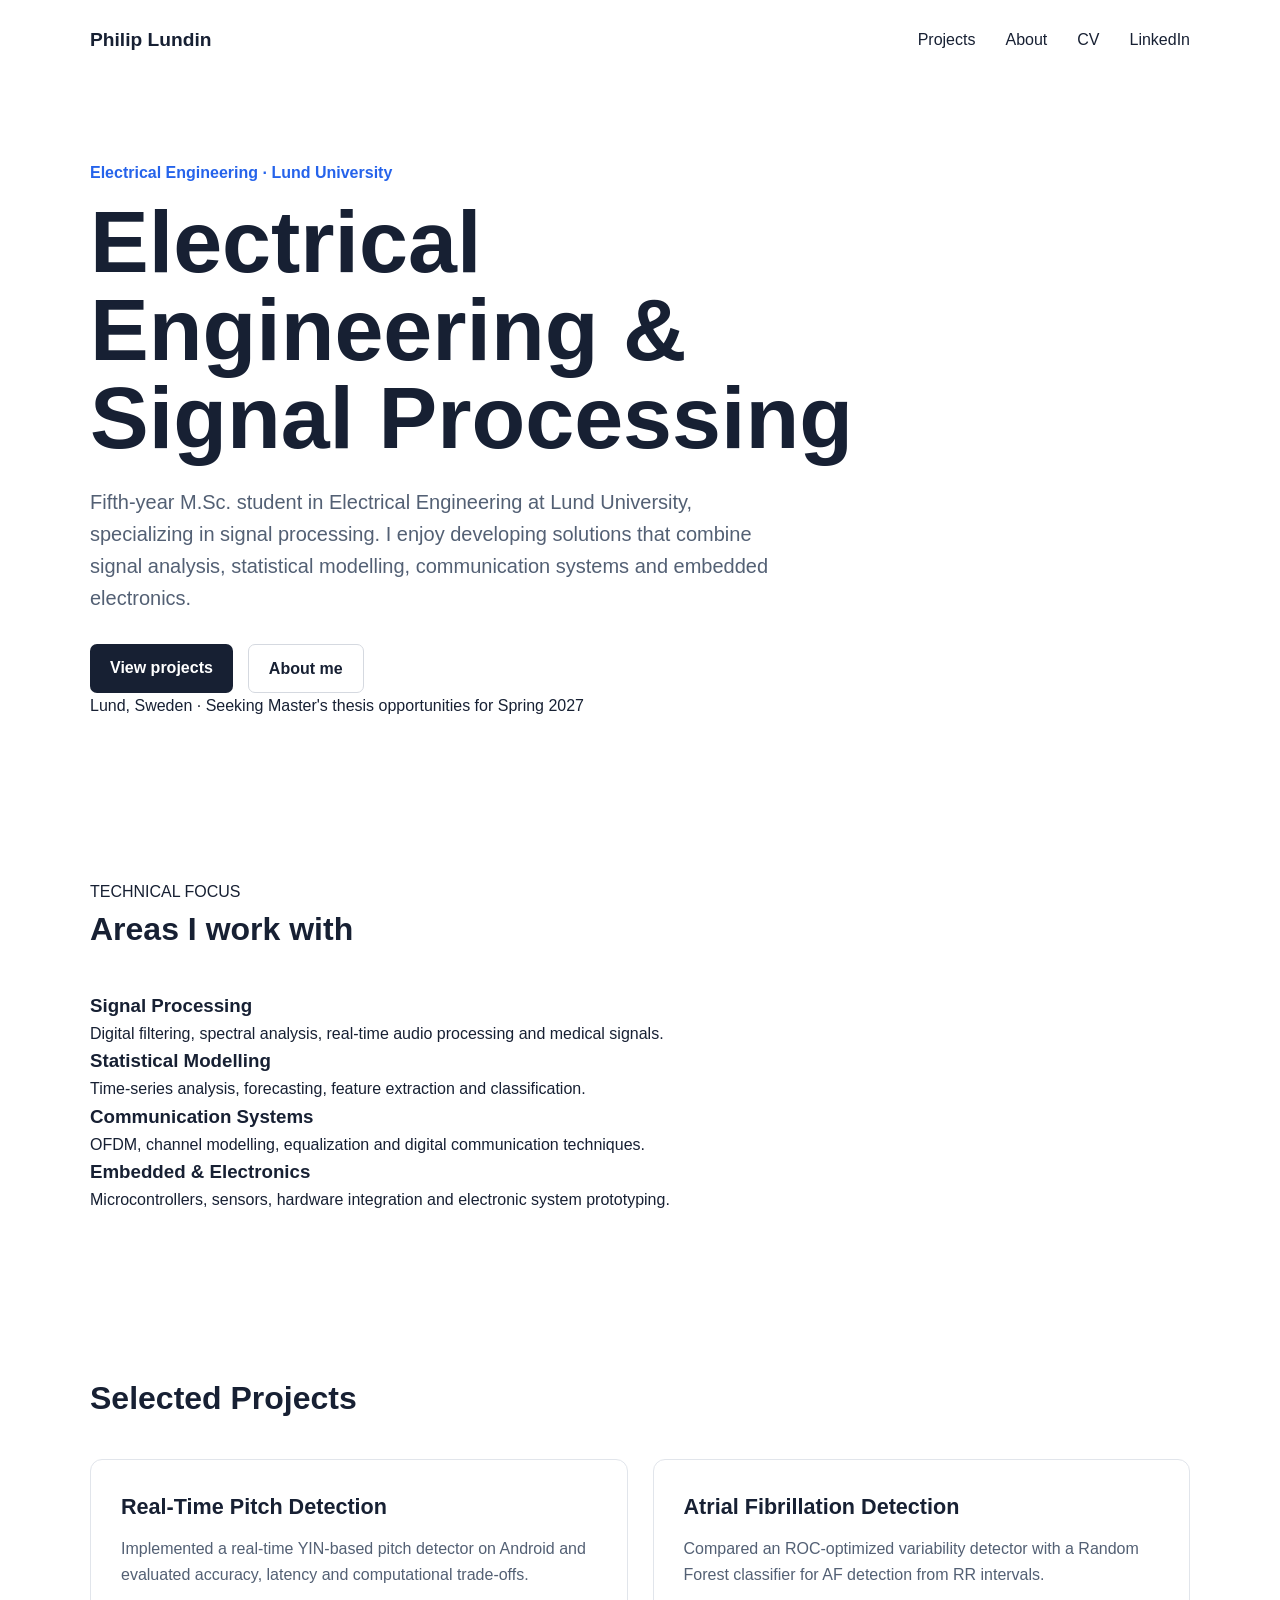
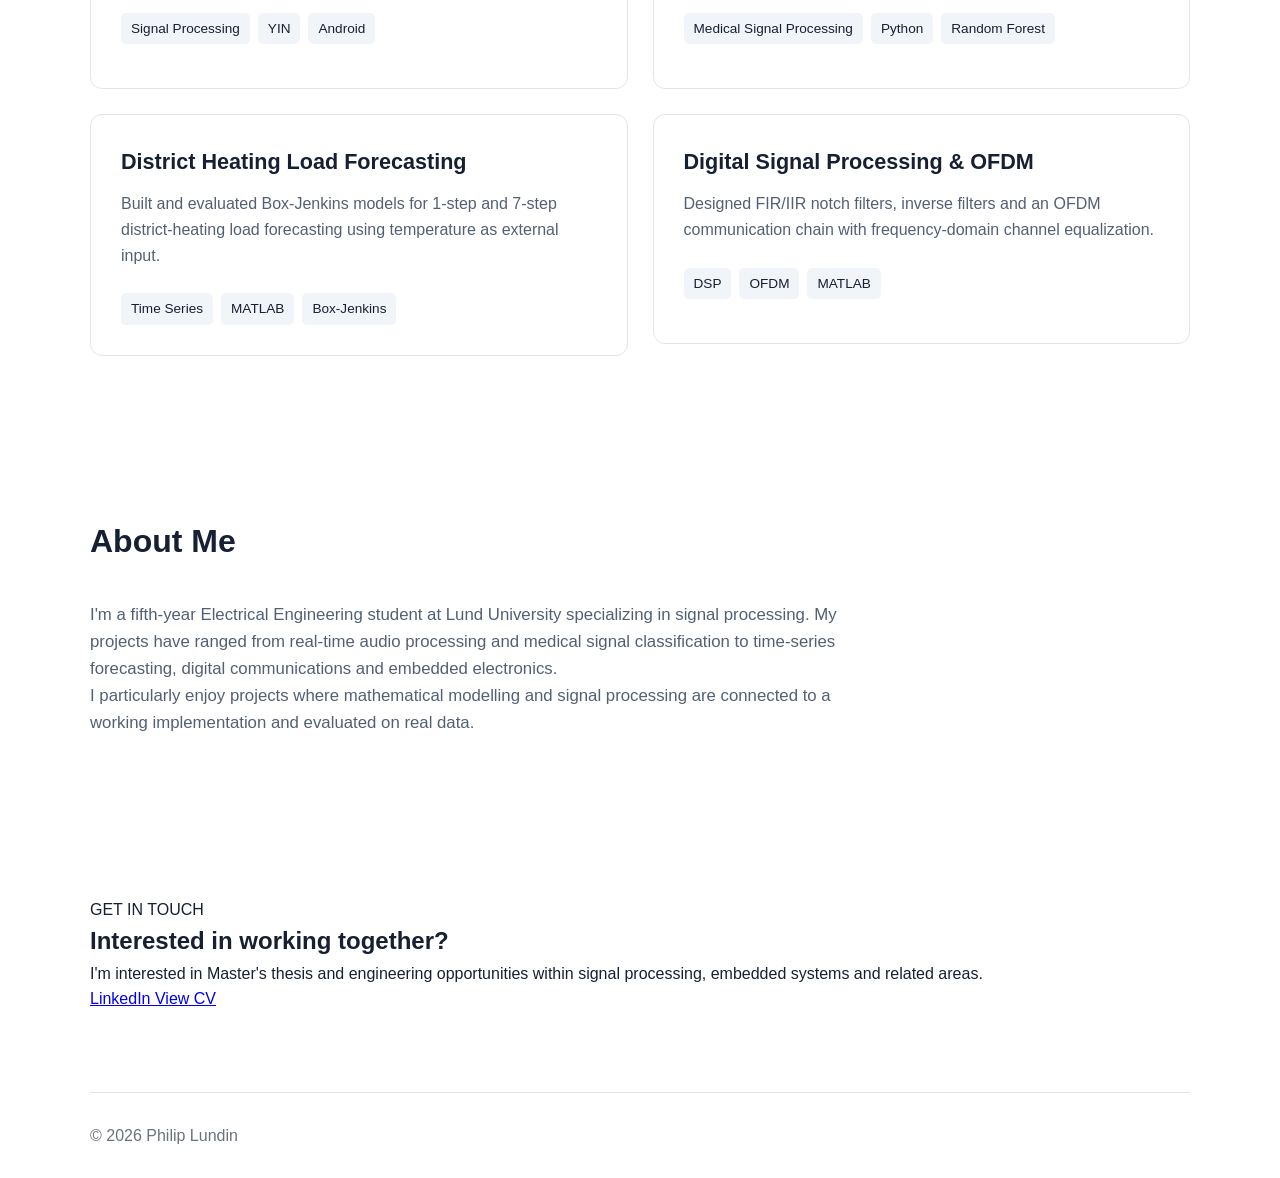
==== commit 67dfae62: "Update index.html" ====
--- a/index.html
+++ b/index.html
@@ -5,10 +5,10 @@
     <meta charset="UTF-8">
     <meta name="viewport" content="width=device-width, initial-scale=1.0">
 
-    <title>Philip Lundin | Signal Processing Engineer</title>
+    <title>Philip Lundin | Electrical Engineering & Signal Processing</title>
 
     <meta name="description"
-          content="Philip Lundin - Electrical Engineering M.Sc. student specializing in signal processing, machine learning and embedded systems.">
+          content="Philip Lundin - Electrical Engineering M.Sc. student at Lund University specializing in signal processing, with experience in statistical modelling, digital communications, embedded systems and electronics.">
 
     <link rel="stylesheet" href="style.css">
 </head>
@@ -19,14 +19,20 @@
 
     <!-- Navigation -->
     <nav>
-        <div class="logo">Philip Lundin</div>
+
+        <div class="logo">
+            Philip Lundin
+        </div>
 
         <div class="nav-links">
             <a href="#projects">Projects</a>
             <a href="#about">About</a>
             <a href="Philip_Lundin_CV.pdf" target="_blank">CV</a>
-            <a href="https://www.linkedin.com/in/philip-lundin-190a9a296/" target="_blank">LinkedIn</a>
+            <a href="https://www.linkedin.com/in/philip-lundin-190a9a296/" target="_blank">
+                LinkedIn
+            </a>
         </div>
+
     </nav>
 
 
@@ -44,11 +50,10 @@
             </h1>
 
             <p class="hero-description">
-               
-    Fifth-year M.Sc. student in Electrical Engineering at Lund University,
-    specializing in signal processing. I enjoy developing solutions that combine
-    signal analysis, statistical modelling, communication systems and embedded electronics.
-
+                Fifth-year M.Sc. student in Electrical Engineering at Lund University,
+                specializing in signal processing. I enjoy developing solutions that
+                combine signal analysis, statistical modelling, communication systems
+                and embedded electronics.
             </p>
 
             <div class="hero-links">
@@ -63,26 +68,108 @@
 
             </div>
 
+            <p class="hero-meta">
+                Lund, Sweden · Seeking Master's thesis opportunities for Spring 2027
+            </p>
+
+        </section>
+
+
+        <!-- Technical Focus -->
+        <section class="technical-focus">
+
+            <p class="section-label">
+                TECHNICAL FOCUS
+            </p>
+
+            <h2 class="section-title">
+                Areas I work with
+            </h2>
+
+            <div class="focus-grid">
+
+                <div class="focus-card">
+
+                    <h3>
+                        Signal Processing
+                    </h3>
+
+                    <p>
+                        Digital filtering, spectral analysis, real-time audio
+                        processing and medical signals.
+                    </p>
+
+                </div>
+
+
+                <div class="focus-card">
+
+                    <h3>
+                        Statistical Modelling
+                    </h3>
+
+                    <p>
+                        Time-series analysis, forecasting, feature extraction
+                        and classification.
+                    </p>
+
+                </div>
+
+
+                <div class="focus-card">
+
+                    <h3>
+                        Communication Systems
+                    </h3>
+
+                    <p>
+                        OFDM, channel modelling, equalization and digital
+                        communication techniques.
+                    </p>
+
+                </div>
+
+
+                <div class="focus-card">
+
+                    <h3>
+                        Embedded & Electronics
+                    </h3>
+
+                    <p>
+                        Microcontrollers, sensors, hardware integration and
+                        electronic system prototyping.
+                    </p>
+
+                </div>
+
+            </div>
+
         </section>
 
 
         <!-- Projects Section -->
         <section id="projects">
 
-            <h2 class="section-title">Selected Projects</h2>
+            <h2 class="section-title">
+                Selected Projects
+            </h2>
 
             <div class="project-grid">
+
 
                 <!-- Pitch Detection -->
                 <a href="projects/pitch-detection.html" class="project-link">
 
                     <article class="project-card">
 
-                        <h3>Real-Time Pitch Detection</h3>
+                        <h3>
+                            Real-Time Pitch Detection
+                        </h3>
 
                         <p>
-                            Real-time pitch estimation using the YIN algorithm,
-                            developed and integrated into an Android application.
+                            Implemented a real-time YIN-based pitch detector on Android
+                            and evaluated accuracy, latency and computational trade-offs.
                         </p>
 
                         <div class="tags">
@@ -99,65 +186,79 @@
                 <!-- Atrial Fibrillation -->
                 <a href="projects/af-detection.html" class="project-link">
 
-    <article class="project-card">
-        <h3>Atrial Fibrillation Detection</h3>
-        <p>
-            Detection of atrial fibrillation from RR-interval data using
-            statistical features and machine learning.
-        </p>
-
-        <div class="tags">
-            <span class="tag">Medical Signal Processing</span>
-            <span class="tag">Python</span>
-            <span class="tag">Random Forest</span>
-        </div>
-    </article>
-
-</a>
+                    <article class="project-card">
+
+                        <h3>
+                            Atrial Fibrillation Detection
+                        </h3>
+
+                        <p>
+                            Compared an ROC-optimized variability detector with a
+                            Random Forest classifier for AF detection from RR intervals.
+                        </p>
+
+                        <div class="tags">
+                            <span class="tag">Medical Signal Processing</span>
+                            <span class="tag">Python</span>
+                            <span class="tag">Random Forest</span>
+                        </div>
+
+                    </article>
+
+                </a>
+
 
                 <!-- District Heating -->
                 <a href="projects/district-heating.html" class="project-link">
 
-    <article class="project-card">
-
-        <h3>District Heating Load Forecasting</h3>
-
-        <p>
-            Built Box-Jenkins models to predict district-heating load using
-            temperature data as external inputs.
-        </p>
-
-        <div class="tags">
-            <span class="tag">Time Series</span>
-            <span class="tag">MATLAB</span>
-            <span class="tag">Box-Jenkins</span>
-        </div>
-
-    </article>
-
-</a>
+                    <article class="project-card">
+
+                        <h3>
+                            District Heating Load Forecasting
+                        </h3>
+
+                        <p>
+                            Built and evaluated Box-Jenkins models for 1-step and
+                            7-step district-heating load forecasting using temperature
+                            as external input.
+                        </p>
+
+                        <div class="tags">
+                            <span class="tag">Time Series</span>
+                            <span class="tag">MATLAB</span>
+                            <span class="tag">Box-Jenkins</span>
+                        </div>
+
+                    </article>
+
+                </a>
 
 
                 <!-- DSP & OFDM -->
-            <a href="projects/dsp-ofdm.html" class="project-link">
-
-                <article class="project-card">
-
-                    <h3>Digital Signal Processing & OFDM</h3>
-
-                    <p>
-                        FIR/IIR filtering, echo cancellation and implementation
-                        of an OFDM communication chain for a multipath channel.
-                    </p>
-
-                    <div class="tags">
-                        <span class="tag">DSP</span>
-                        <span class="tag">OFDM</span>
-                        <span class="tag">MATLAB</span>
-                    </div>
-
-                </article>
-</a>
+                <a href="projects/dsp-ofdm.html" class="project-link">
+
+                    <article class="project-card">
+
+                        <h3>
+                            Digital Signal Processing & OFDM
+                        </h3>
+
+                        <p>
+                            Designed FIR/IIR notch filters, inverse filters and an
+                            OFDM communication chain with frequency-domain channel
+                            equalization.
+                        </p>
+
+                        <div class="tags">
+                            <span class="tag">DSP</span>
+                            <span class="tag">OFDM</span>
+                            <span class="tag">MATLAB</span>
+                        </div>
+
+                    </article>
+
+                </a>
+
             </div>
 
         </section>
@@ -166,14 +267,66 @@
         <!-- About Section -->
         <section id="about">
 
-            <h2 class="section-title">About Me</h2>
+            <h2 class="section-title">
+                About Me
+            </h2>
 
             <p class="about-text">
-                I am a fifth-year M.Sc. student in Electrical Engineering at
-                Lund University (LTH), specializing in signal processing.
-                My interests include digital signal processing, statistical
-                modelling, machine learning and embedded systems.
-            </p>
+                I'm a fifth-year Electrical Engineering student at Lund University
+                specializing in signal processing. My projects have ranged from
+                real-time audio processing and medical signal classification to
+                time-series forecasting, digital communications and embedded electronics.
+            </p>
+
+            <p class="about-text">
+                I particularly enjoy projects where mathematical modelling and
+                signal processing are connected to a working implementation and
+                evaluated on real data.
+            </p>
+
+        </section>
+
+
+        <!-- Contact Section -->
+        <section class="contact-cta">
+
+            <div class="contact-cta-inner">
+
+                <div>
+
+                    <p class="section-label">
+                        GET IN TOUCH
+                    </p>
+
+                    <h2>
+                        Interested in working together?
+                    </h2>
+
+                    <p>
+                        I'm interested in Master's thesis and engineering opportunities
+                        within signal processing, embedded systems and related areas.
+                    </p>
+
+                </div>
+
+
+                <div class="contact-links">
+
+                    <a href="https://www.linkedin.com/in/philip-lundin-190a9a296/"
+                       target="_blank"
+                       class="contact-button primary-contact">
+                        LinkedIn
+                    </a>
+
+                    <a href="Philip_Lundin_CV.pdf"
+                       target="_blank"
+                       class="contact-button">
+                        View CV
+                    </a>
+
+                </div>
+
+            </div>
 
         </section>
 
@@ -182,7 +335,11 @@
 
     <!-- Footer -->
     <footer>
-        <p>© 2026 Philip Lundin</p>
+
+        <p>
+            © 2026 Philip Lundin
+        </p>
+
     </footer>
 
 </div>
